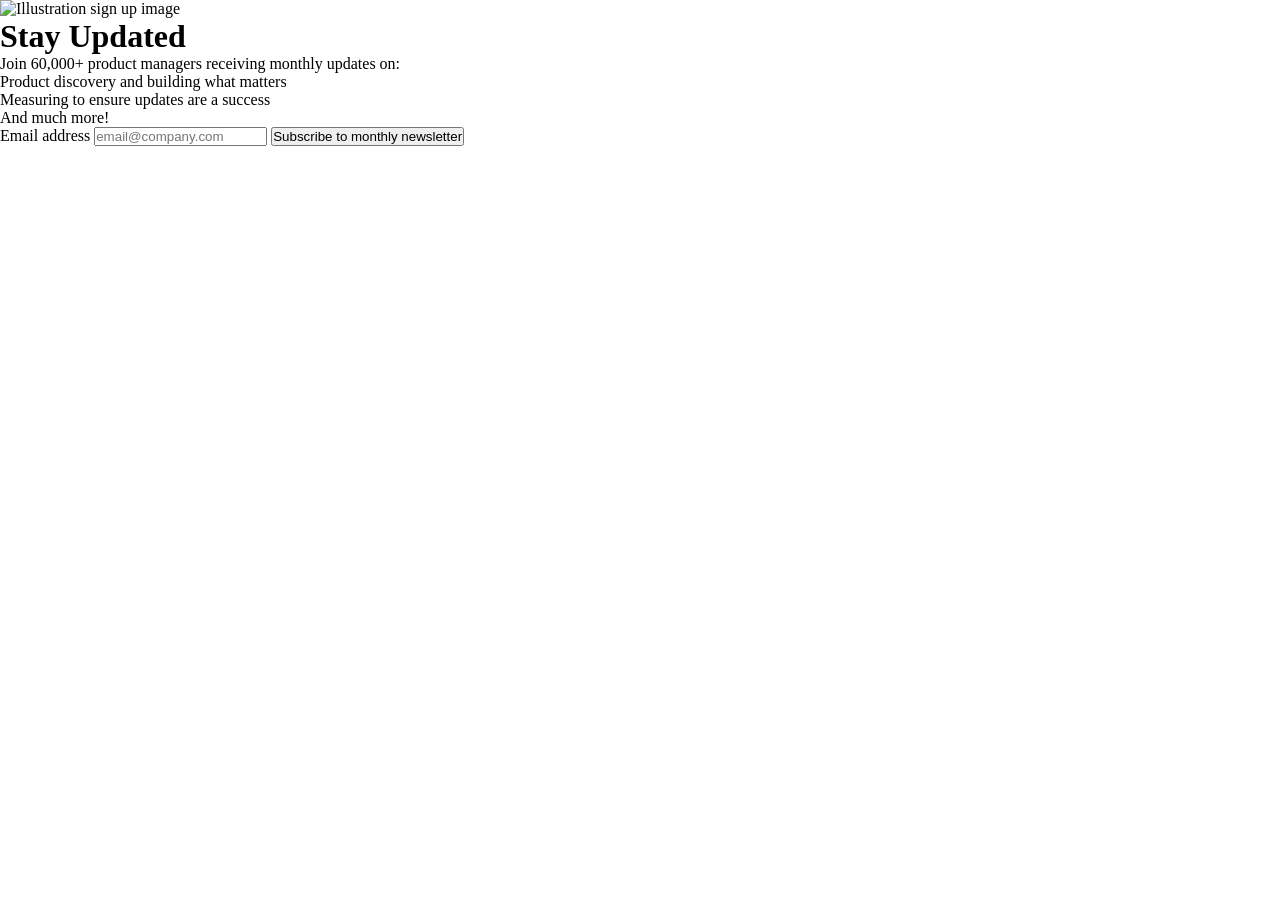
==== index.html @ 90a1162f "Correctly Structured Files" ====
<!DOCTYPE html>
<html lang="en">
<head>
    <meta charset="UTF-8">
    <meta name="viewport" content="width=device-width, initial-scale=1.0">
    <title>Frontend Mentor | Newsletter sign-up form with success message</title>

    <link rel="preconnect" href="https://fonts.googleapis.com">
    <link rel="preconnect" href="https://fonts.gstatic.com" crossorigin>
    <link href="https://fonts.googleapis.com/css2?family=Roboto:ital,wght@0,100;0,300;0,400;0,500;0,700;0,900;1,100;1,300;1,400;1,500;1,700;1,900&display=swap" rel="stylesheet">
    <link rel="stylesheet" href="./styles/style.css">
</head>
<body>
    <main>
        <div class="image">
            <img src="./images/illustration-sign-up-desktop.svg" alt="Illustration sign up image">
        </div>
        <div class="text-content">
            <h1>Stay Updated</h1>
            <p>Join 60,000+ product managers receiving monthly updates on:</p>

            <ul>
                <li>Product discovery and building what matters</li>
                <li>Measuring to ensure updates are a success</li>
                <li>And much more!</li>
            </ul>

            <form>
                <label for="email">Email address</label>
                <input type="email" placeholder="email@company.com" id="email">
                <button>Subscribe to monthly newsletter</button>
            </form>
        </div>
    </main>
</body>
</html>
---- styles/style.css ----
* {
    margin: 0;
    padding: 0;
    box-sizing: border-box;
}
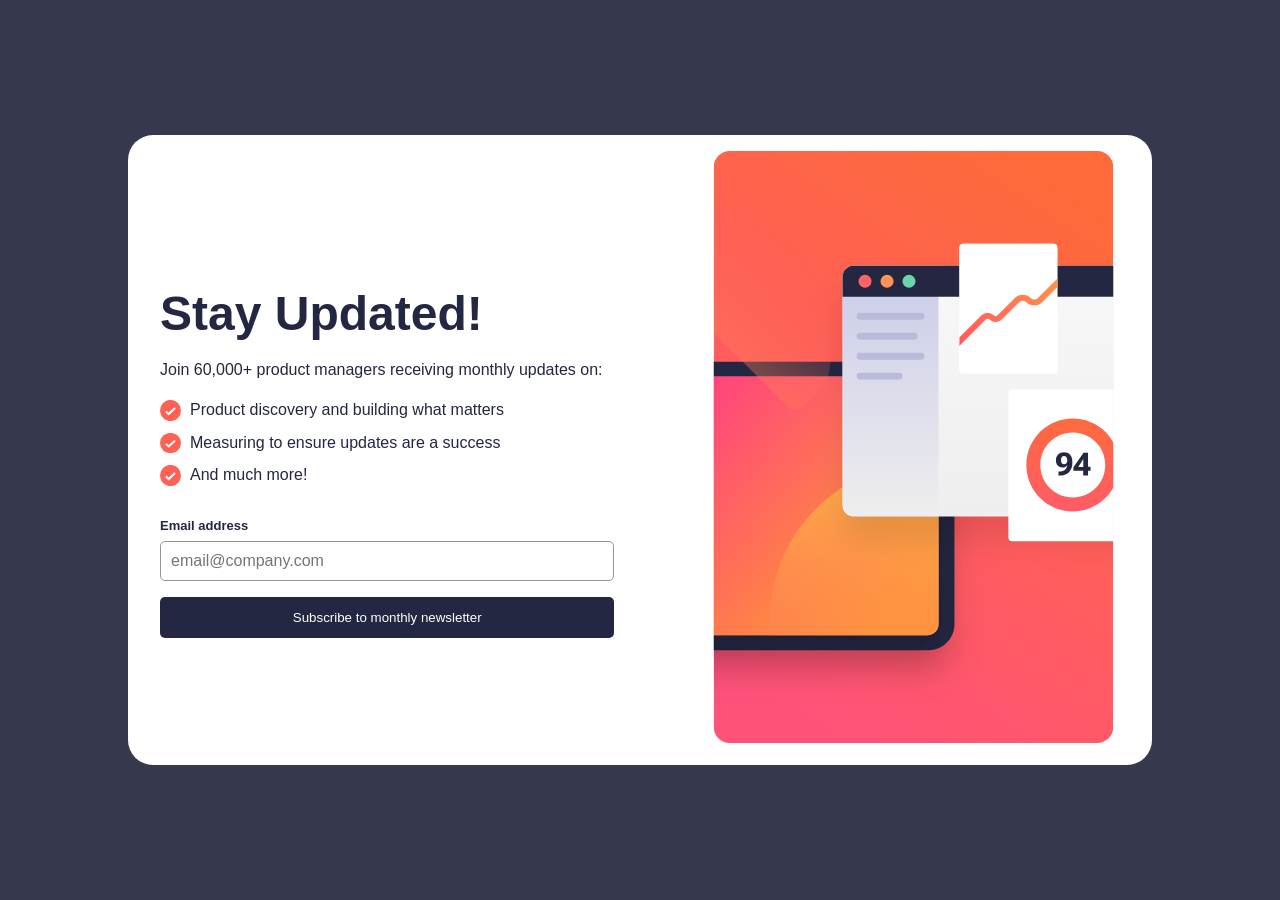
==== commit a84cffe0: "Added styles according to desktop" ====
--- a/index.html
+++ b/index.html
@@ -13,10 +13,10 @@
 <body>
     <main>
         <div class="image">
-            <img src="./images/illustration-sign-up-desktop.svg" alt="Illustration sign up image">
+            <img src="./images/images/illustration-sign-up-desktop.svg" alt="Illustration sign up image">
         </div>
         <div class="text-content">
-            <h1>Stay Updated</h1>
+            <h1>Stay Updated!</h1>
             <p>Join 60,000+ product managers receiving monthly updates on:</p>
 
             <ul>
--- a/styles/style.css
+++ b/styles/style.css
@@ -2,4 +2,164 @@
     margin: 0;
     padding: 0;
     box-sizing: border-box;
+}
+
+:root {
+    --Tomato: hsl(4, 100%, 67%);
+    --White: hsl(0, 0%, 100%);
+    --Dark-Slate-Grey: hsl(234, 29%, 20%);
+    --Charcoal-Grey: hsl(235, 18%, 26%);
+    --Grey: hsl(231, 7%, 60%);
+}
+
+body {
+    font-family: Roboto, sans-serif;
+    background-color: var(--Charcoal-Grey);
+    font-size: 16px;
+    height: 100vh;
+    display: flex;
+    justify-content: center;
+    align-items: center;
+}
+
+main {
+    background-color: var(--White);
+    width: 60%;
+    height: 70%;
+    display: flex;
+    flex-direction: row-reverse;
+    justify-content: space-around;
+    align-items: center;
+    margin-left: auto;
+    margin-right: auto;
+    padding: 1rem;
+    border-radius: 25px;
+}
+
+.text-content {
+    width: 50%;
+    padding: 1rem;
+    padding-top: 2.5rem;
+    color: var(--Dark-Slate-Grey);
+}
+
+.text-content h1 {
+    font-size: 3rem;
+}
+
+.text-content p {
+    margin-top: 1.1rem;
+    line-height: 1.5;
+}
+
+.text-content ul {
+    margin-top: 1.1rem;
+    list-style: none;
+}
+
+.text-content ul li {
+    background: url("../images/images/icon-list.svg") no-repeat left center;
+    padding-left: 30px;
+    margin-top: 12px;
+    line-height: 1.3;
+}
+
+.text-content form {
+    margin-top: 2rem;
+    padding-right: 0.6rem;
+}
+
+.text-content form label {
+    font-size: small;
+    font-weight: 700;
+    color: var(--Dark-Slate-Grey);
+    display: block;
+}
+
+#email {
+    margin-top: 0.5rem;
+    padding: 10px;
+    width: 100%;
+    font-size: 16px;
+    border: 1px solid var(--Grey);
+    border-radius: 5px;
+}
+
+.text-content form button {
+    margin-top: 1rem;
+    padding: 13px;
+    font-weight: 400;
+    width: 100%;
+    border: none;
+    border-radius: 5px;
+    background-color: var(--Dark-Slate-Grey);
+    color: var(--White);
+}
+
+.image {
+    align-self: flex-end;
+    width: 50%;
+    height: 100%;
+    padding-left: 3.2rem;
+}
+
+.image img {
+    height: 99%;
+    width: 100%;
+}
+
+@media only screen and (max-width: 1280px) {
+    main {
+        width: 80%;
+    }
+}
+
+@media only screen and (max-width: 960px) {
+    main {
+        width: 90%;
+    }
+}
+
+@media only screen and (max-width: 850px) {
+    main {
+        width: 98%;
+    }
+
+    main {
+        padding: 0.5rem;
+    }
+    
+    .text-content {
+        padding-left: 1rem;
+        padding-right: 0;
+        padding-top: 1.4rem;
+    }
+    
+    .text-content h1 {
+        font-size: 2.2rem;
+    }
+    
+    .text-content p {
+        margin-top: 0.9rem;
+    }
+    
+    .text-content ul {
+        margin-top: 0.9rem;
+    }
+    
+    .text-content form {
+        margin-top: 1.4rem;
+    }
+    
+    #email {
+        margin-top: 0.3rem;
+    }
+    
+    .text-content form button {
+        margin-top: 0.6rem;
+    }
+
+    .image {
+        padding-left: 0.6rem;
+    }
 }
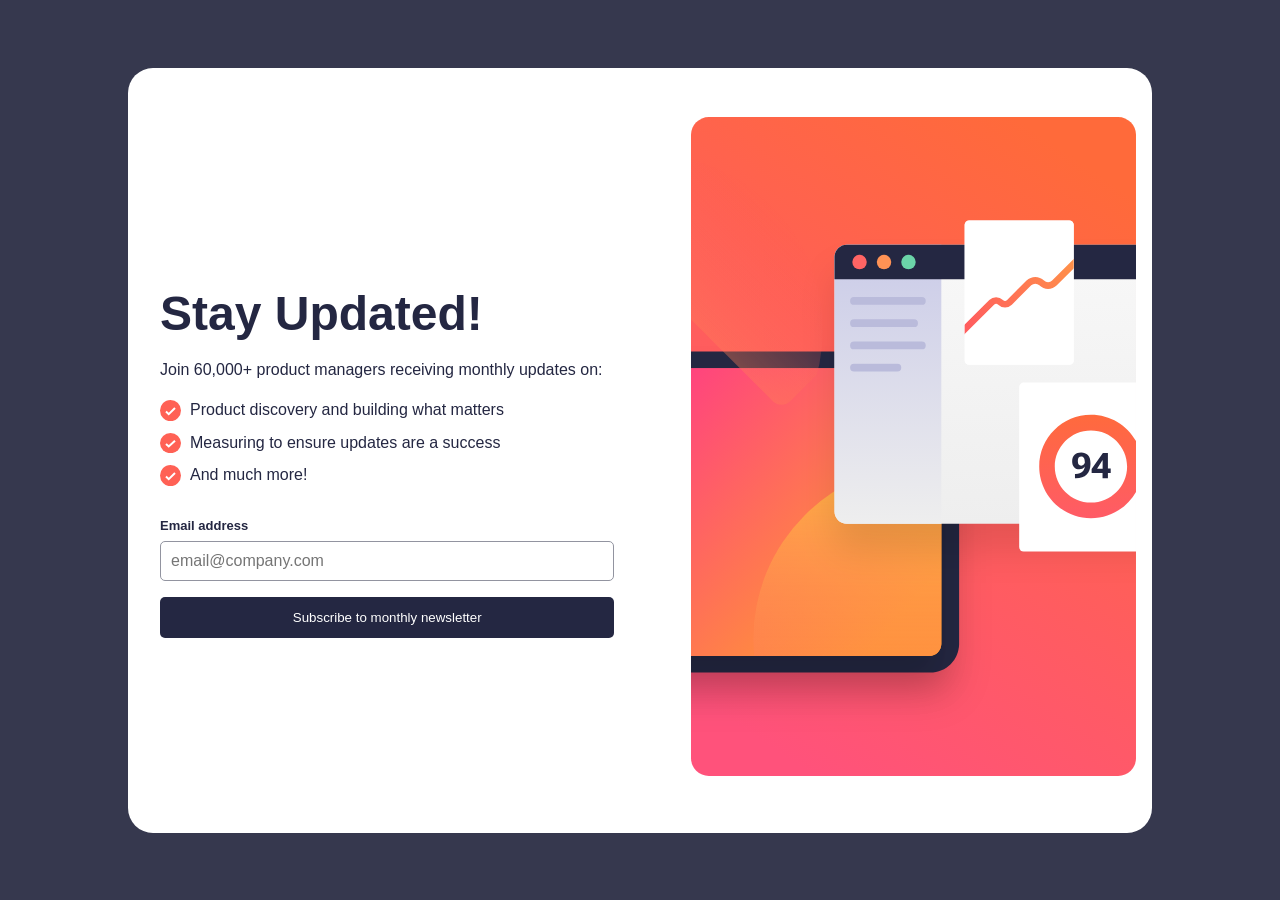
==== commit 537fb5a6: "Added responsive design" ====
--- a/index.html
+++ b/index.html
@@ -3,12 +3,14 @@
 <head>
     <meta charset="UTF-8">
     <meta name="viewport" content="width=device-width, initial-scale=1.0">
+    <meta name="author" content="Aayush">
     <title>Frontend Mentor | Newsletter sign-up form with success message</title>
 
     <link rel="preconnect" href="https://fonts.googleapis.com">
     <link rel="preconnect" href="https://fonts.gstatic.com" crossorigin>
     <link href="https://fonts.googleapis.com/css2?family=Roboto:ital,wght@0,100;0,300;0,400;0,500;0,700;0,900;1,100;1,300;1,400;1,500;1,700;1,900&display=swap" rel="stylesheet">
-    <link rel="stylesheet" href="./styles/style.css">
+
+    <link rel="stylesheet" href="" id="main-style">
 </head>
 <body>
     <main>
@@ -32,5 +34,6 @@
             </form>
         </div>
     </main>
+    <script src="./scripts/script.js"></script>
 </body>
 </html>
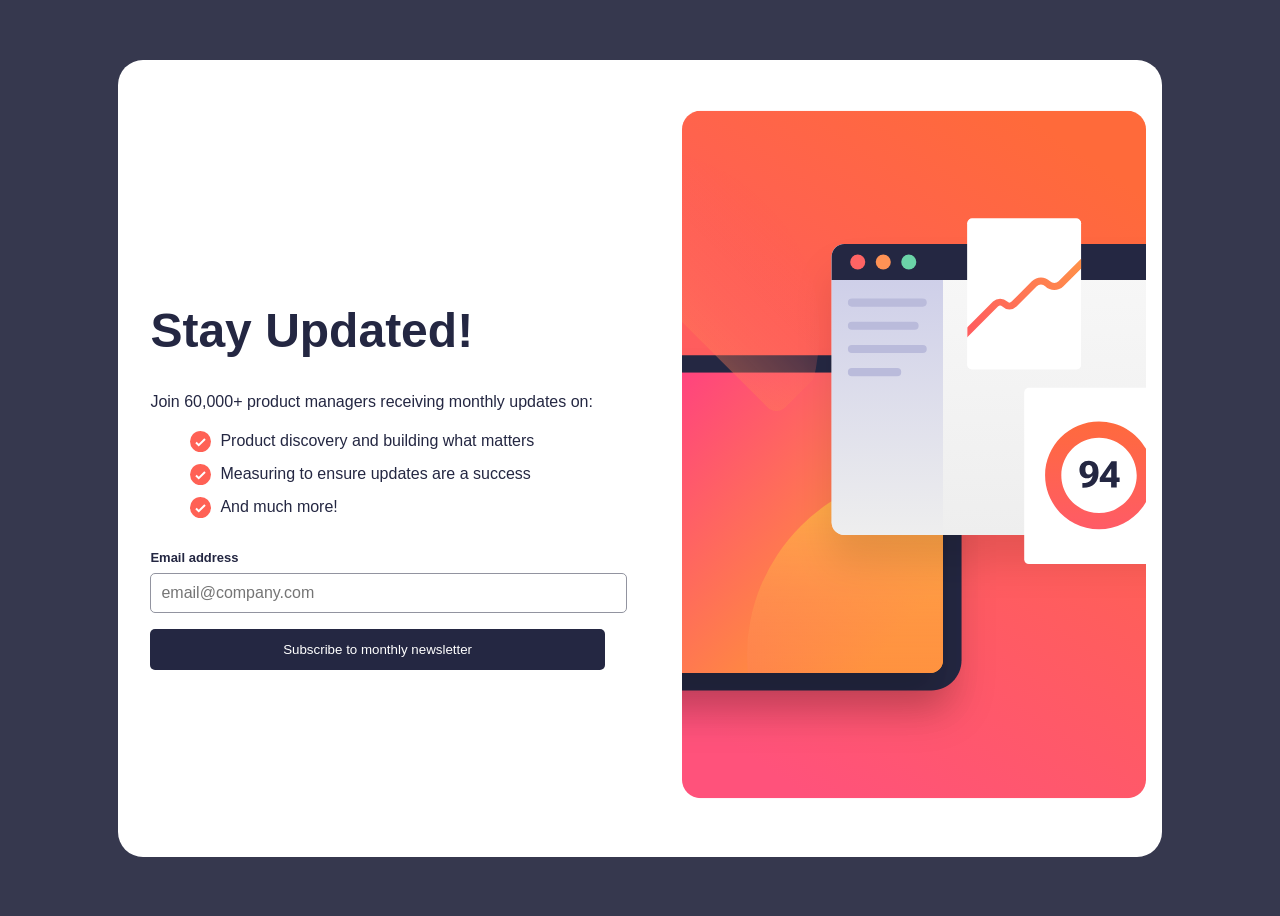
==== commit e68f66e1: "Adding Success state" ====
--- a/index.html
+++ b/index.html
@@ -10,7 +10,9 @@
     <link rel="preconnect" href="https://fonts.gstatic.com" crossorigin>
     <link href="https://fonts.googleapis.com/css2?family=Roboto:ital,wght@0,100;0,300;0,400;0,500;0,700;0,900;1,100;1,300;1,400;1,500;1,700;1,900&display=swap" rel="stylesheet">
 
+    <link rel="stylesheet" href="./styles/active-hover-error-states-styles.css">
     <link rel="stylesheet" href="" id="main-style">
+    <script src="./scripts/add-styles.js"></script>
 </head>
 <body>
     <main>
@@ -27,10 +29,10 @@
                 <li>And much more!</li>
             </ul>
 
-            <form>
-                <label for="email">Email address</label>
-                <input type="email" placeholder="email@company.com" id="email">
-                <button>Subscribe to monthly newsletter</button>
+            <form name="form">
+                <label for="email"><span>Email address</span> <span class="error-message"></span></label>
+                <input type="text" name="email" placeholder="email@company.com" id="email" class="">
+                <button type="submit">Subscribe to monthly newsletter</button>
             </form>
         </div>
     </main>
--- a/styles/active-hover-error-states-styles.css
+++ b/styles/active-hover-error-states-styles.css
@@ -0,0 +1,26 @@
+/* This stylesheet is for active and hover states for form elements */
+
+:root {
+    --Tomato: hsl(4, 100%, 67%);
+    --Red : hsl(0, 100%, 50%);
+    --Dark-Slate-Grey: hsl(234, 29%, 20%);
+    --Charcoal-Grey: hsl(235, 18%, 26%);
+    --RedBackground: rgba(255, 125, 125, 0.397);
+}
+
+button:hover {
+    cursor: pointer;
+    background-color: var(--Red);
+    box-shadow: 0 15px 2rem 0.1rem var(--Tomato);
+}
+
+#email:active, #email:focus {
+    border-color: var(--Dark-Slate-Grey);
+    outline: 0;
+}
+
+.show-error {
+    border: 1px solid var(--Red) !important;
+    color: var(--Red) !important;
+    background-color: var(--RedBackground);
+}
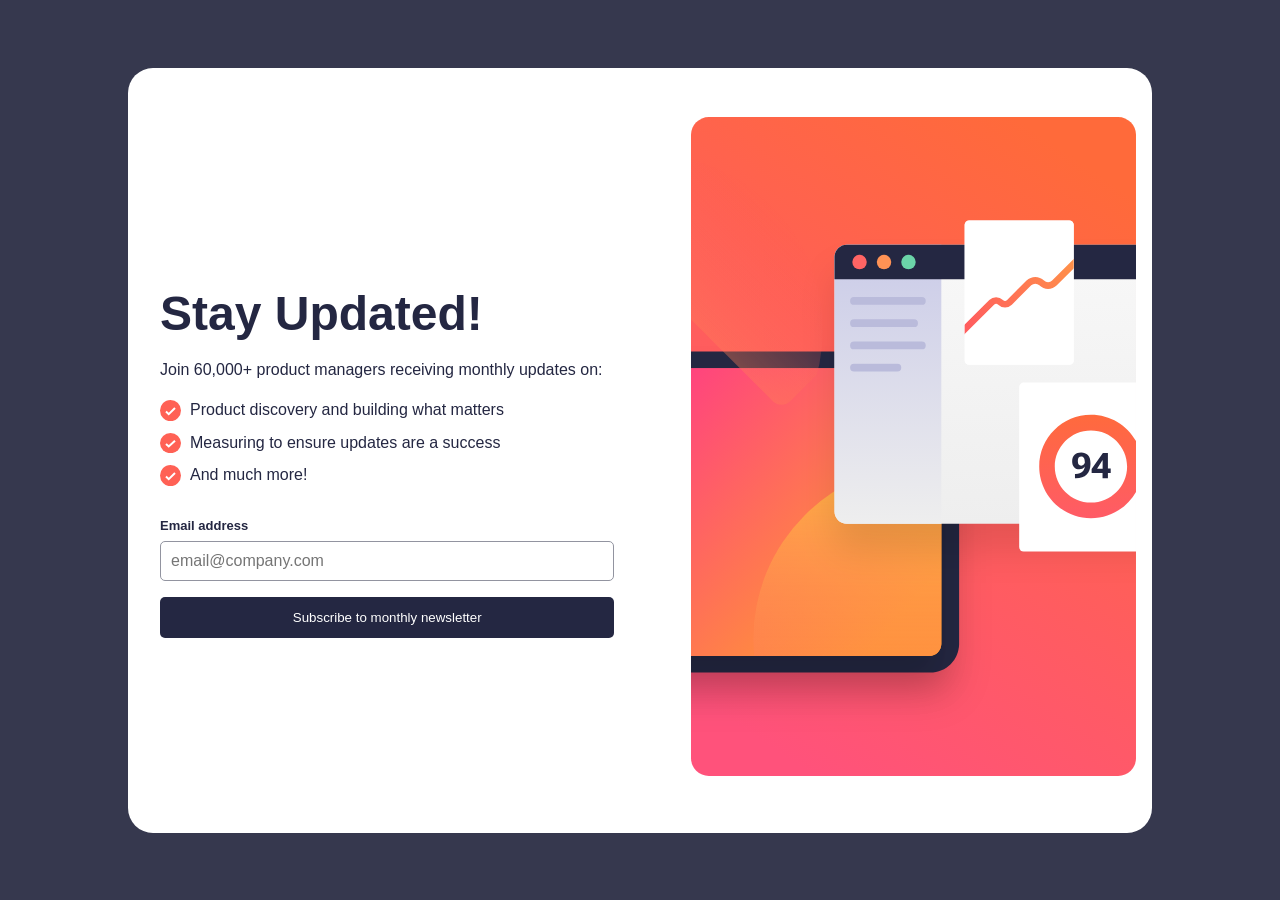
==== commit c53fd463: "Added favicon" ====
--- a/index.html
+++ b/index.html
@@ -6,6 +6,7 @@
     <meta name="author" content="Aayush">
     <title>Frontend Mentor | Newsletter sign-up form with success message</title>
 
+    <link rel="icon" type="image/png" sizes="32x32" href="./images/images/favicon-32x32.png">
     <link rel="preconnect" href="https://fonts.googleapis.com">
     <link rel="preconnect" href="https://fonts.gstatic.com" crossorigin>
     <link href="https://fonts.googleapis.com/css2?family=Roboto:ital,wght@0,100;0,300;0,400;0,500;0,700;0,900;1,100;1,300;1,400;1,500;1,700;1,900&display=swap" rel="stylesheet">
--- a/styles/active-hover-error-states-styles.css
+++ b/styles/active-hover-error-states-styles.css
@@ -1,4 +1,10 @@
 /* This stylesheet is for active and hover states for form elements */
+
+* {
+    margin: 0;
+    padding: 0;
+    box-sizing: border-box;
+}
 
 :root {
     --Tomato: hsl(4, 100%, 67%);
